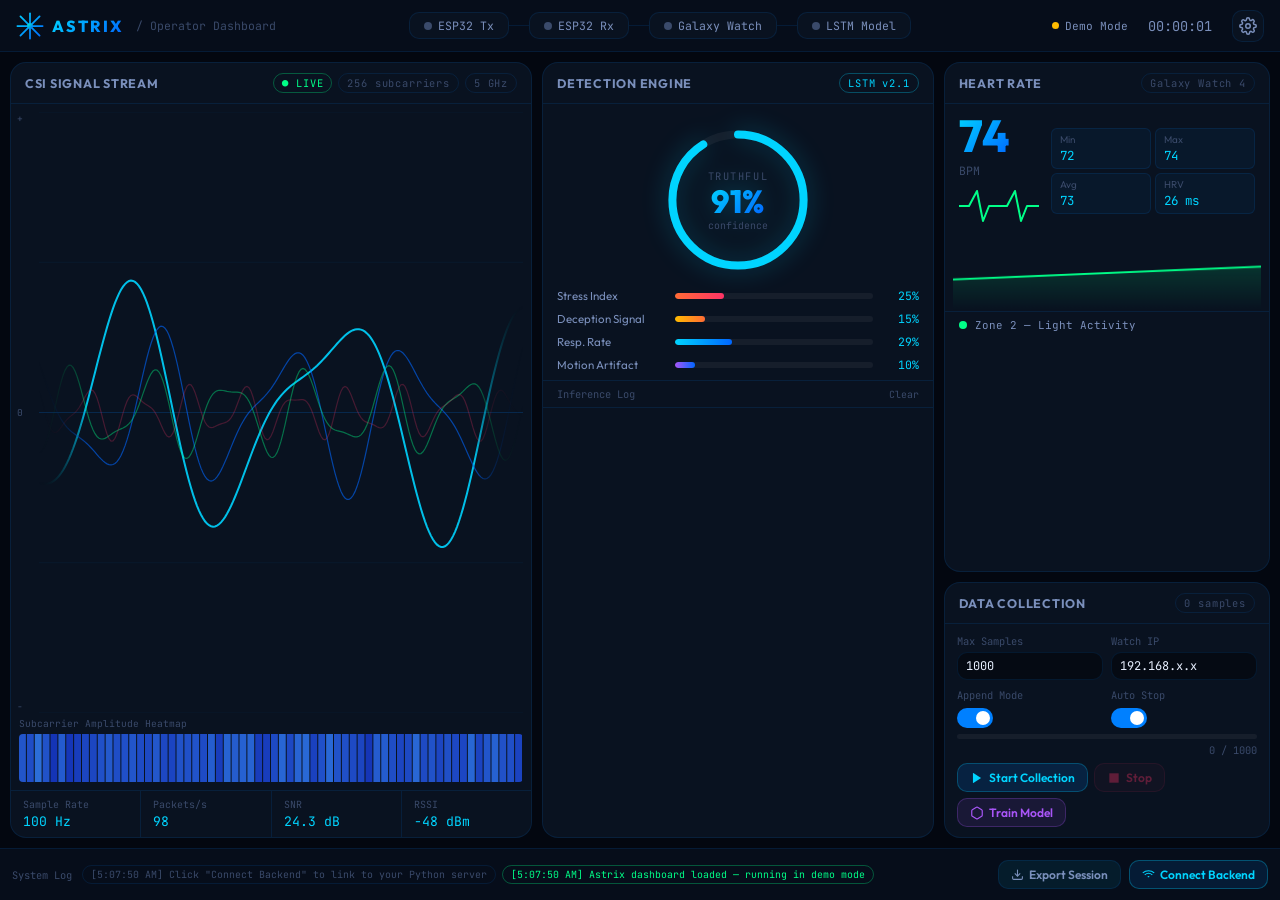
==== dashboard.html @ 8e56f2aa "Add files via upload" ====
<!DOCTYPE html>
<html lang="en">
<head>
  <meta charset="UTF-8" />
  <meta name="viewport" content="width=device-width, initial-scale=1.0" />
  <title>Astrix — CSI Stress / Lie Detector Dashboard</title>
  <link rel="preconnect" href="https://fonts.googleapis.com" />
  <link href="https://fonts.googleapis.com/css2?family=Outfit:wght@300;400;500;600;700;800&family=JetBrains+Mono:wght@400;500;600&display=swap" rel="stylesheet" />
  <link rel="stylesheet" href="dashboard.css" />
</head>
<body>

  <!-- ══════════════════ TOP BAR ══════════════════ -->
  <header class="topbar">
    <div class="topbar-left">
      <div class="logo">
        <svg viewBox="0 0 40 40" fill="none" width="28" height="28">
          <line x1="20" y1="2" x2="20" y2="38" stroke="url(#tl1)" stroke-width="2.5" stroke-linecap="round"/>
          <line x1="2" y1="20" x2="38" y2="20" stroke="url(#tl1)" stroke-width="2.5" stroke-linecap="round"/>
          <line x1="6.34" y1="6.34" x2="33.66" y2="33.66" stroke="url(#tl1)" stroke-width="2.5" stroke-linecap="round"/>
          <line x1="33.66" y1="6.34" x2="6.34" y2="33.66" stroke="url(#tl1)" stroke-width="2.5" stroke-linecap="round"/>
          <circle cx="20" cy="20" r="4" fill="url(#tl2)"/>
          <defs>
            <linearGradient id="tl1" x1="2" y1="2" x2="38" y2="38" gradientUnits="userSpaceOnUse">
              <stop stop-color="#00D4FF"/><stop offset="1" stop-color="#0066FF"/>
            </linearGradient>
            <linearGradient id="tl2" x1="16" y1="16" x2="24" y2="24" gradientUnits="userSpaceOnUse">
              <stop stop-color="#00FFCC"/><stop offset="1" stop-color="#0066FF"/>
            </linearGradient>
          </defs>
        </svg>
        <span class="logo-text">ASTRIX</span>
        <span class="logo-sub">/ Operator Dashboard</span>
      </div>
    </div>

    <div class="topbar-center">
      <!-- System status nodes -->
      <div class="sys-nodes">
        <div class="sys-node" id="node-esp-tx">
          <span class="node-dot" id="dot-esp-tx"></span>
          <span class="node-label">ESP32 Tx</span>
        </div>
        <div class="sys-node-line"></div>
        <div class="sys-node" id="node-esp-rx">
          <span class="node-dot" id="dot-esp-rx"></span>
          <span class="node-label">ESP32 Rx</span>
        </div>
        <div class="sys-node-line"></div>
        <div class="sys-node" id="node-watch">
          <span class="node-dot" id="dot-watch"></span>
          <span class="node-label">Galaxy Watch</span>
        </div>
        <div class="sys-node-line"></div>
        <div class="sys-node" id="node-model">
          <span class="node-dot" id="dot-model"></span>
          <span class="node-label">LSTM Model</span>
        </div>
      </div>
    </div>

    <div class="topbar-right">
      <div class="ws-status" id="ws-status">
        <span class="ws-dot" id="ws-dot"></span>
        <span id="ws-label">Demo Mode</span>
      </div>
      <div class="session-timer">
        <span class="mono" id="session-time">00:00:00</span>
      </div>
      <button class="btn-icon" id="btn-settings" title="Settings">
        <svg width="18" height="18" viewBox="0 0 24 24" fill="none" stroke="currentColor" stroke-width="2"><circle cx="12" cy="12" r="3"/><path d="M19.4 15a1.65 1.65 0 00.33 1.82l.06.06a2 2 0 010 2.83 2 2 0 01-2.83 0l-.06-.06a1.65 1.65 0 00-1.82-.33 1.65 1.65 0 00-1 1.51V21a2 2 0 01-4 0v-.09A1.65 1.65 0 009 19.4a1.65 1.65 0 00-1.82.33l-.06.06a2 2 0 01-2.83-2.83l.06-.06A1.65 1.65 0 004.68 15a1.65 1.65 0 00-1.51-1H3a2 2 0 010-4h.09A1.65 1.65 0 004.6 9a1.65 1.65 0 00-.33-1.82l-.06-.06a2 2 0 012.83-2.83l.06.06A1.65 1.65 0 009 4.68a1.65 1.65 0 001-1.51V3a2 2 0 014 0v.09a1.65 1.65 0 001 1.51 1.65 1.65 0 001.82-.33l.06-.06a2 2 0 012.83 2.83l-.06.06A1.65 1.65 0 0019.4 9a1.65 1.65 0 001.51 1H21a2 2 0 010 4h-.09a1.65 1.65 0 00-1.51 1z"/></svg>
      </button>
    </div>
  </header>

  <!-- ══════════════════ MAIN GRID ══════════════════ -->
  <main class="dashboard-grid">

    <!-- ── COL 1: CSI Signal Panel ── -->
    <section class="panel panel-csi" id="panel-csi">
      <div class="panel-header">
        <span class="panel-title">CSI Signal Stream</span>
        <div class="panel-badges">
          <span class="badge badge-live" id="csi-live-badge">● LIVE</span>
          <span class="badge">256 subcarriers</span>
          <span class="badge">5 GHz</span>
        </div>
      </div>

      <div class="csi-canvas-wrap">
        <canvas id="csi-canvas"></canvas>
        <div class="csi-axis-y">
          <span>+</span><span>0</span><span>−</span>
        </div>
      </div>

      <div class="csi-subcarrier-wrap">
        <div class="sub-label">Subcarrier Amplitude Heatmap</div>
        <canvas id="heatmap-canvas" height="48"></canvas>
      </div>

      <div class="csi-meta">
        <div class="meta-item">
          <span class="meta-k">Sample Rate</span>
          <span class="meta-v mono" id="sample-rate">100 Hz</span>
        </div>
        <div class="meta-item">
          <span class="meta-k">Packets/s</span>
          <span class="meta-v mono" id="pkt-rate">98</span>
        </div>
        <div class="meta-item">
          <span class="meta-k">SNR</span>
          <span class="meta-v mono" id="snr-val">24.3 dB</span>
        </div>
        <div class="meta-item">
          <span class="meta-k">RSSI</span>
          <span class="meta-v mono" id="rssi-val">−48 dBm</span>
        </div>
      </div>
    </section>

    <!-- ── COL 2: Detection Meter ── -->
    <section class="panel panel-detection" id="panel-detection">
      <div class="panel-header">
        <span class="panel-title">Detection Engine</span>
        <span class="badge badge-model">LSTM v2.1</span>
      </div>

      <!-- Big verdict -->
      <div class="verdict-wrap">
        <div class="verdict-ring" id="verdict-ring">
          <svg class="verdict-svg" viewBox="0 0 200 200">
            <circle class="ring-track" cx="100" cy="100" r="82" />
            <circle class="ring-fill" id="ring-fill" cx="100" cy="100" r="82"
              stroke-dasharray="515" stroke-dashoffset="515" />
          </svg>
          <div class="verdict-inner">
            <span class="verdict-label" id="verdict-label">ANALYZING</span>
            <span class="verdict-pct" id="verdict-pct">—</span>
            <span class="verdict-sub">confidence</span>
          </div>
        </div>
      </div>

      <!-- Metric bars -->
      <div class="detection-bars">
        <div class="det-row">
          <span class="det-name">Stress Index</span>
          <div class="det-bar-wrap">
            <div class="det-bar" id="bar-stress">
              <div class="det-fill det-fill--stress" id="fill-stress"></div>
            </div>
          </div>
          <span class="det-val mono" id="val-stress">—</span>
        </div>
        <div class="det-row">
          <span class="det-name">Deception Signal</span>
          <div class="det-bar-wrap">
            <div class="det-bar" id="bar-deception">
              <div class="det-fill det-fill--deception" id="fill-deception"></div>
            </div>
          </div>
          <span class="det-val mono" id="val-deception">—</span>
        </div>
        <div class="det-row">
          <span class="det-name">Resp. Rate</span>
          <div class="det-bar-wrap">
            <div class="det-bar">
              <div class="det-fill det-fill--resp" id="fill-resp"></div>
            </div>
          </div>
          <span class="det-val mono" id="val-resp">—</span>
        </div>
        <div class="det-row">
          <span class="det-name">Motion Artifact</span>
          <div class="det-bar-wrap">
            <div class="det-bar">
              <div class="det-fill det-fill--motion" id="fill-motion"></div>
            </div>
          </div>
          <span class="det-val mono" id="val-motion">—</span>
        </div>
      </div>

      <!-- Inference log -->
      <div class="inference-log" id="inference-log">
        <div class="log-header">
          <span>Inference Log</span>
          <button class="log-clear" id="log-clear">Clear</button>
        </div>
        <div class="log-entries" id="log-entries"></div>
      </div>
    </section>

    <!-- ── COL 3: Right panels ── -->
    <div class="right-col">

      <!-- Heart Rate -->
      <section class="panel panel-hr" id="panel-hr">
        <div class="panel-header">
          <span class="panel-title">Heart Rate</span>
          <span class="badge">Galaxy Watch 4</span>
        </div>
        <div class="hr-display">
          <div class="hr-big">
            <span class="hr-number" id="hr-number">--</span>
            <span class="hr-unit">BPM</span>
            <div class="hr-pulse-anim" id="hr-pulse-anim">
              <svg viewBox="0 0 80 40" width="80" height="40">
                <polyline id="hr-ecg-line" points="0,20 10,20 18,5 24,35 30,20 40,20 48,20 56,5 62,35 68,20 80,20"
                  fill="none" stroke="#00ff88" stroke-width="2" stroke-linecap="round" stroke-linejoin="round"/>
              </svg>
            </div>
          </div>
          <div class="hr-stats">
            <div class="hrstat"><span>Min</span><span class="mono" id="hr-min">--</span></div>
            <div class="hrstat"><span>Max</span><span class="mono" id="hr-max">--</span></div>
            <div class="hrstat"><span>Avg</span><span class="mono" id="hr-avg">--</span></div>
            <div class="hrstat"><span>HRV</span><span class="mono" id="hr-hrv">--</span></div>
          </div>
        </div>
        <canvas id="hr-canvas" height="80"></canvas>
        <div class="hr-zone" id="hr-zone">
          <span class="zone-dot" id="zone-dot"></span>
          <span id="zone-label">Waiting for data...</span>
        </div>
      </section>

      <!-- Data Collection Controls -->
      <section class="panel panel-controls" id="panel-controls">
        <div class="panel-header">
          <span class="panel-title">Data Collection</span>
          <span class="badge mono" id="sample-count">0 samples</span>
        </div>

        <div class="ctrl-grid">
          <div class="ctrl-item">
            <label class="ctrl-label" for="max-samples">Max Samples</label>
            <input class="ctrl-input mono" type="number" id="max-samples" value="1000" min="100" step="100"/>
          </div>
          <div class="ctrl-item">
            <label class="ctrl-label" for="watch-ip">Watch IP</label>
            <input class="ctrl-input mono" type="text" id="watch-ip" value="192.168.x.x" />
          </div>
          <div class="ctrl-item">
            <label class="ctrl-label" for="append-data">Append Mode</label>
            <label class="toggle">
              <input type="checkbox" id="append-data" checked />
              <span class="toggle-slider"></span>
            </label>
          </div>
          <div class="ctrl-item">
            <label class="ctrl-label" for="auto-stop">Auto Stop</label>
            <label class="toggle">
              <input type="checkbox" id="auto-stop" checked />
              <span class="toggle-slider"></span>
            </label>
          </div>
        </div>

        <div class="progress-wrap">
          <div class="progress-bar">
            <div class="progress-fill" id="progress-fill"></div>
          </div>
          <span class="mono progress-label" id="progress-label">0 / 1000</span>
        </div>

        <div class="ctrl-btns">
          <button class="ctrl-btn ctrl-btn--start" id="btn-collect">
            <svg width="14" height="14" viewBox="0 0 24 24" fill="currentColor"><polygon points="5,3 19,12 5,21"/></svg>
            Start Collection
          </button>
          <button class="ctrl-btn ctrl-btn--stop" id="btn-stop" disabled>
            <svg width="14" height="14" viewBox="0 0 24 24" fill="currentColor"><rect x="4" y="4" width="16" height="16"/></svg>
            Stop
          </button>
          <button class="ctrl-btn ctrl-btn--train" id="btn-train">
            <svg width="14" height="14" viewBox="0 0 24 24" fill="none" stroke="currentColor" stroke-width="2"><path d="M21 16V8a2 2 0 00-1-1.73l-7-4a2 2 0 00-2 0l-7 4A2 2 0 003 8v8a2 2 0 001 1.73l7 4a2 2 0 002 0l7-4A2 2 0 0021 16z"/></svg>
            Train Model
          </button>
        </div>

        <!-- Training Progress -->
        <div class="training-wrap" id="training-wrap" style="display:none">
          <div class="train-header">
            <span>Training LSTM Model</span>
            <span class="mono" id="train-epoch">Epoch 0/50</span>
          </div>
          <div class="progress-bar">
            <div class="progress-fill progress-fill--train" id="train-fill"></div>
          </div>
          <div class="train-metrics">
            <span>Loss: <span class="mono accent" id="train-loss">—</span></span>
            <span>Val Loss: <span class="mono accent" id="train-val-loss">—</span></span>
            <span>Acc: <span class="mono accent" id="train-acc">—</span></span>
          </div>
        </div>
      </section>

    </div><!-- /right-col -->

  </main>

  <!-- ══════════════════ BOTTOM EVENT LOG ══════════════════ -->
  <footer class="bottom-bar">
    <div class="event-log" id="event-log">
      <span class="event-log-title">System Log</span>
      <div class="events" id="events"></div>
    </div>
    <div class="bottom-actions">
      <button class="ctrl-btn ctrl-btn--export" id="btn-export">
        <svg width="13" height="13" viewBox="0 0 24 24" fill="none" stroke="currentColor" stroke-width="2"><path d="M21 15v4a2 2 0 01-2 2H5a2 2 0 01-2-2v-4"/><polyline points="7 10 12 15 17 10"/><line x1="12" y1="15" x2="12" y2="3"/></svg>
        Export Session
      </button>
      <button class="ctrl-btn ctrl-btn--ws" id="btn-connect">
        <svg width="13" height="13" viewBox="0 0 24 24" fill="none" stroke="currentColor" stroke-width="2"><path d="M1.42 9a16 16 0 0121.16 0M5 12.55a11 11 0 0114.08 0M10.54 16.1a6 6 0 012.92 0M12 20h.01"/></svg>
        Connect Backend
      </button>
    </div>
  </footer>

  <!-- Settings Modal -->
  <div class="modal-overlay" id="modal-settings" style="display:none">
    <div class="modal">
      <div class="modal-header">
        <h3>Backend Connection</h3>
        <button class="modal-close" id="modal-close">✕</button>
      </div>
      <div class="modal-body">
        <div class="form-group">
          <label>WebSocket URL</label>
          <input class="ctrl-input mono" id="ws-url" value="ws://localhost:8765" />
        </div>
        <div class="form-group">
          <label>Serial Port (ESP32 Rx)</label>
          <input class="ctrl-input mono" id="serial-port" value="/dev/ttyUSB0" />
        </div>
        <div class="form-group">
          <label>Galaxy Watch Port</label>
          <input class="ctrl-input mono" id="watch-port" value="5555" />
        </div>
        <p class="modal-hint">The Python backend should expose a WebSocket server at the URL above. The dashboard will stream CSI + HR data and display LSTM inference results in real time.</p>
      </div>
      <div class="modal-footer">
        <button class="ctrl-btn ctrl-btn--start" id="btn-ws-connect">Connect</button>
        <button class="ctrl-btn ctrl-btn--stop" id="btn-ws-demo">Use Demo Mode</button>
      </div>
    </div>
  </div>

  <script src="dashboard.js"></script>
</body>
</html>
---- dashboard.css ----
/* ====================================================
   ASTRIX — OPERATOR DASHBOARD STYLES
   ==================================================== */

@import url('https://fonts.googleapis.com/css2?family=Outfit:wght@300;400;500;600;700;800&family=JetBrains+Mono:wght@400;500;600&display=swap');

:root {
  --bg-base:      #030710;
  --bg-surface:   #060d1a;
  --bg-card:      #091220;
  --bg-card-2:    #0c1830;
  --bg-input:     rgba(0,0,0,0.4);

  --blue:         #0080ff;
  --cyan:         #00d4ff;
  --cyan-bright:  #00ffee;
  --green:        #00ff88;
  --amber:        #ffbb00;
  --red:          #ff3366;
  --purple:       #a855f7;

  --text-1:       #e8f0ff;
  --text-2:       #7a8fbb;
  --text-3:       #3a4a6a;

  --border:       rgba(0,128,255,0.12);
  --border-hi:    rgba(0,212,255,0.3);

  --grad-main:    linear-gradient(135deg, #00d4ff, #0066ff);
  --grad-stress:  linear-gradient(90deg, #ff6b35, #ff3366);
  --grad-dec:     linear-gradient(90deg, #ffbb00, #ff6b35);
  --grad-resp:    linear-gradient(90deg, #00d4ff, #0066ff);
  --grad-motion:  linear-gradient(90deg, #a855f7, #0066ff);

  --radius:       10px;
  --radius-lg:    16px;
  --font:         'Outfit', sans-serif;
  --mono:         'JetBrains Mono', monospace;
  --nav-h:        52px;
  --bot-h:        52px;
  --trans:        all 0.25s cubic-bezier(.4,0,.2,1);
}

*, *::before, *::after { box-sizing: border-box; margin: 0; padding: 0; }
html, body { height: 100%; overflow: hidden; }
body {
  font-family: var(--font);
  background: var(--bg-base);
  color: var(--text-1);
  font-size: 13px;
  display: flex;
  flex-direction: column;
}

/* ── Utility ── */
.mono { font-family: var(--mono); }
.accent { color: var(--cyan); }

/* ====================================================
   TOP BAR
   ==================================================== */
.topbar {
  height: var(--nav-h);
  background: var(--bg-surface);
  border-bottom: 1px solid var(--border);
  display: flex;
  align-items: center;
  padding: 0 16px;
  gap: 16px;
  flex-shrink: 0;
  z-index: 100;
}
.topbar-left { display: flex; align-items: center; min-width: 220px; }
.topbar-center { flex: 1; display: flex; justify-content: center; }
.topbar-right { display: flex; align-items: center; gap: 12px; min-width: 220px; justify-content: flex-end; }

/* Logo */
.logo { display: flex; align-items: center; gap: 8px; }
.logo-text {
  font-size: 1rem; font-weight: 800; letter-spacing: 0.12em;
  background: var(--grad-main);
  -webkit-background-clip: text; -webkit-text-fill-color: transparent; background-clip: text;
}
.logo-sub { font-size: 0.72rem; color: var(--text-3); font-family: var(--mono); margin-left: 4px; }

/* System nodes */
.sys-nodes { display: flex; align-items: center; gap: 0; }
.sys-node {
  display: flex; align-items: center; gap: 6px;
  padding: 5px 14px;
  background: var(--bg-card);
  border: 1px solid var(--border);
  border-radius: var(--radius);
  font-size: 0.72rem; color: var(--text-2);
  font-family: var(--mono);
}
.sys-node-line { width: 20px; height: 1px; background: var(--border); }
.node-dot {
  width: 8px; height: 8px; border-radius: 50%;
  background: var(--text-3);
  transition: var(--trans);
}
.node-dot.online { background: var(--green); box-shadow: 0 0 8px var(--green); animation: pulse-dot 2s infinite; }
.node-dot.error  { background: var(--red);   box-shadow: 0 0 8px var(--red); }
.node-dot.warn   { background: var(--amber); box-shadow: 0 0 8px var(--amber); }

/* WS status */
.ws-status { display: flex; align-items: center; gap: 6px; font-family: var(--mono); font-size: 0.7rem; color: var(--text-2); }
.ws-dot { width: 7px; height: 7px; border-radius: 50%; background: var(--amber); animation: pulse-dot 2s infinite; }
.ws-dot.connected { background: var(--green); }
.ws-dot.error     { background: var(--red); animation: none; }

.session-timer { font-family: var(--mono); font-size: 0.85rem; color: var(--text-2); padding: 0 8px; }

.btn-icon {
  width: 32px; height: 32px;
  background: var(--bg-card); border: 1px solid var(--border);
  border-radius: var(--radius); color: var(--text-2);
  display: flex; align-items: center; justify-content: center;
  cursor: pointer; transition: var(--trans);
}
.btn-icon:hover { border-color: var(--border-hi); color: var(--cyan); }

/* ====================================================
   MAIN DASHBOARD GRID
   ==================================================== */
.dashboard-grid {
  flex: 1;
  display: grid;
  grid-template-columns: 1.6fr 1.2fr 1fr;
  gap: 10px;
  padding: 10px;
  overflow: hidden;
  min-height: 0;
}

/* ====================================================
   PANELS
   ==================================================== */
.panel {
  background: var(--bg-card);
  border: 1px solid var(--border);
  border-radius: var(--radius-lg);
  display: flex;
  flex-direction: column;
  overflow: hidden;
  min-height: 0;
}
.panel-header {
  display: flex; align-items: center; justify-content: space-between;
  padding: 10px 14px;
  border-bottom: 1px solid var(--border);
  flex-shrink: 0;
  gap: 8px;
}
.panel-title { font-size: 0.78rem; font-weight: 700; letter-spacing: 0.06em; text-transform: uppercase; color: var(--text-2); }
.panel-badges { display: flex; gap: 6px; align-items: center; }

.badge {
  font-family: var(--mono); font-size: 0.65rem; letter-spacing: 0.08em;
  padding: 2px 8px; border-radius: 50px;
  border: 1px solid var(--border); color: var(--text-3);
}
.badge-live { color: var(--green); border-color: rgba(0,255,136,0.3); animation: pulse-dot 2s infinite; }
.badge-model { color: var(--cyan); border-color: rgba(0,212,255,0.3); }

/* ====================================================
   CSI SIGNAL PANEL
   ==================================================== */
.panel-csi { grid-row: 1; }

.csi-canvas-wrap {
  position: relative;
  flex: 1;
  min-height: 0;
  padding: 8px 8px 4px 28px;
  display: flex;
  align-items: stretch;
}
#csi-canvas { width: 100%; height: 100%; display: block; }

.csi-axis-y {
  position: absolute;
  left: 6px; top: 8px; bottom: 4px;
  display: flex; flex-direction: column; justify-content: space-between;
  font-family: var(--mono); font-size: 0.6rem; color: var(--text-3);
}

.csi-subcarrier-wrap {
  padding: 0 8px 8px;
  flex-shrink: 0;
}
.sub-label { font-family: var(--mono); font-size: 0.6rem; color: var(--text-3); margin-bottom: 4px; }
#heatmap-canvas { width: 100%; height: 48px; display: block; border-radius: 4px; }

.csi-meta {
  display: flex; gap: 0;
  border-top: 1px solid var(--border);
  flex-shrink: 0;
}
.meta-item {
  flex: 1; padding: 7px 12px;
  border-right: 1px solid var(--border);
  display: flex; flex-direction: column; gap: 2px;
}
.meta-item:last-child { border-right: none; }
.meta-k { font-size: 0.62rem; color: var(--text-3); font-family: var(--mono); }
.meta-v { font-size: 0.82rem; color: var(--cyan); }

/* ====================================================
   DETECTION PANEL
   ==================================================== */
.panel-detection { grid-row: 1; }

/* Verdict ring */
.verdict-wrap {
  display: flex; justify-content: center; align-items: center;
  padding: 16px 0 8px;
  flex-shrink: 0;
}
.verdict-ring {
  position: relative;
  width: 160px; height: 160px;
  flex-shrink: 0;
}
.verdict-svg { width: 100%; height: 100%; transform: rotate(-90deg); }
.ring-track { fill: none; stroke: rgba(255,255,255,0.05); stroke-width: 10; }
.ring-fill {
  fill: none; stroke: #00d4ff; stroke-width: 10;
  stroke-linecap: round;
  transition: stroke-dashoffset 0.6s ease, stroke 0.4s ease;
}
.verdict-inner {
  position: absolute; inset: 0;
  display: flex; flex-direction: column;
  align-items: center; justify-content: center;
  gap: 2px;
}
.verdict-label {
  font-family: var(--mono); font-size: 0.65rem;
  letter-spacing: 0.15em; color: var(--text-3); text-transform: uppercase;
}
.verdict-pct {
  font-size: 2rem; font-weight: 800;
  background: var(--grad-main);
  -webkit-background-clip: text; -webkit-text-fill-color: transparent; background-clip: text;
  line-height: 1;
}
.verdict-sub { font-family: var(--mono); font-size: 0.62rem; color: var(--text-3); }

/* Detection bars */
.detection-bars {
  padding: 0 14px 8px;
  display: flex; flex-direction: column; gap: 8px;
  flex-shrink: 0;
}
.det-row { display: flex; align-items: center; gap: 8px; }
.det-name { font-size: 0.72rem; color: var(--text-2); width: 110px; flex-shrink: 0; }
.det-bar-wrap { flex: 1; }
.det-bar { height: 6px; background: rgba(255,255,255,0.05); border-radius: 6px; overflow: hidden; }
.det-fill { height: 100%; border-radius: 6px; transition: width 0.8s ease; width: 0%; }
.det-fill--stress    { background: var(--grad-stress); }
.det-fill--deception { background: var(--grad-dec); }
.det-fill--resp      { background: var(--grad-resp); }
.det-fill--motion    { background: var(--grad-motion); }
.det-val { font-size: 0.72rem; color: var(--cyan); width: 38px; text-align: right; flex-shrink: 0; }

/* Inference log */
.inference-log {
  flex: 1; min-height: 0;
  display: flex; flex-direction: column;
  border-top: 1px solid var(--border);
  overflow: hidden;
}
.log-header {
  display: flex; justify-content: space-between; align-items: center;
  padding: 6px 14px;
  font-family: var(--mono); font-size: 0.65rem; color: var(--text-3);
  border-bottom: 1px solid var(--border);
  flex-shrink: 0;
}
.log-clear {
  background: none; border: none; color: var(--text-3); cursor: pointer;
  font-size: 0.62rem; font-family: var(--mono);
  transition: var(--trans);
}
.log-clear:hover { color: var(--cyan); }
.log-entries {
  flex: 1; overflow-y: auto; padding: 6px 14px;
  display: flex; flex-direction: column; gap: 3px;
}
.log-entry {
  font-family: var(--mono); font-size: 0.65rem;
  padding: 3px 6px; border-radius: 4px;
  border-left: 2px solid transparent;
  display: flex; gap: 8px;
}
.log-entry--truth   { border-color: var(--green); color: var(--green); background: rgba(0,255,136,0.05); }
.log-entry--stress  { border-color: var(--amber); color: var(--amber); background: rgba(255,187,0,0.05); }
.log-entry--lie     { border-color: var(--red); color: var(--red); background: rgba(255,51,102,0.05); }
.log-entry--info    { border-color: var(--cyan); color: var(--text-2); }
.log-ts { color: var(--text-3); flex-shrink: 0; }

/* ====================================================
   RIGHT COLUMN
   ==================================================== */
.right-col {
  display: flex; flex-direction: column; gap: 10px;
  overflow: hidden; min-height: 0;
}

/* Heart Rate */
.panel-hr { flex: 1; min-height: 0; }
.hr-display {
  display: flex; align-items: center; gap: 12px;
  padding: 10px 14px 6px;
  flex-shrink: 0;
}
.hr-big { display: flex; align-items: baseline; gap: 4px; flex-direction: column; }
.hr-number {
  font-size: 2.8rem; font-weight: 800; line-height: 1;
  background: var(--grad-main);
  -webkit-background-clip: text; -webkit-text-fill-color: transparent; background-clip: text;
}
.hr-unit { font-family: var(--mono); font-size: 0.72rem; color: var(--text-3); }
.hr-pulse-anim { margin-top: 4px; }
.hr-stats {
  flex: 1; display: grid; grid-template-columns: 1fr 1fr;
  gap: 4px;
}
.hrstat {
  display: flex; flex-direction: column; gap: 1px;
  padding: 4px 8px;
  background: rgba(0,128,255,0.05);
  border: 1px solid var(--border);
  border-radius: 6px;
  font-size: 0.62rem; color: var(--text-3);
}
.hrstat .mono { font-size: 0.78rem; color: var(--cyan); }

#hr-canvas { width: 100%; display: block; padding: 0 8px; flex-shrink: 0; }

.hr-zone {
  display: flex; align-items: center; gap: 8px;
  padding: 6px 14px;
  border-top: 1px solid var(--border);
  font-family: var(--mono); font-size: 0.68rem; color: var(--text-2);
  flex-shrink: 0;
}
.zone-dot { width: 8px; height: 8px; border-radius: 50%; background: var(--text-3); flex-shrink: 0; }

/* Controls */
.panel-controls { flex-shrink: 0; }

.ctrl-grid {
  display: grid; grid-template-columns: 1fr 1fr;
  gap: 8px; padding: 10px 12px 6px;
}
.ctrl-item { display: flex; flex-direction: column; gap: 4px; }
.ctrl-label { font-size: 0.65rem; color: var(--text-3); font-family: var(--mono); }
.ctrl-input {
  background: var(--bg-input);
  border: 1px solid var(--border);
  border-radius: var(--radius);
  color: var(--text-1); font-family: var(--mono); font-size: 0.75rem;
  padding: 5px 8px; outline: none; transition: var(--trans); width: 100%;
}
.ctrl-input:focus { border-color: var(--border-hi); }

/* Toggle */
.toggle { position: relative; display: inline-flex; align-items: center; cursor: pointer; margin-top: 2px; }
.toggle input { opacity: 0; width: 0; height: 0; }
.toggle-slider {
  width: 36px; height: 20px;
  background: var(--text-3); border-radius: 20px;
  transition: var(--trans); position: relative;
}
.toggle-slider::before {
  content: ''; position: absolute;
  width: 14px; height: 14px; border-radius: 50%;
  background: #fff; left: 3px; top: 3px;
  transition: var(--trans);
}
.toggle input:checked + .toggle-slider { background: var(--blue); }
.toggle input:checked + .toggle-slider::before { transform: translateX(16px); }

/* Progress */
.progress-wrap {
  padding: 0 12px 6px;
  display: flex; flex-direction: column; gap: 4px;
  flex-shrink: 0;
}
.progress-bar { height: 5px; background: rgba(255,255,255,0.05); border-radius: 5px; overflow: hidden; }
.progress-fill { height: 100%; width: 0%; background: var(--grad-main); border-radius: 5px; transition: width 0.4s ease; }
.progress-fill--train { background: linear-gradient(90deg, var(--purple), var(--blue)); }
.progress-label { font-family: var(--mono); font-size: 0.65rem; color: var(--text-3); text-align: right; }

/* Buttons */
.ctrl-btns {
  display: flex; gap: 6px; padding: 0 12px 10px;
  flex-wrap: wrap;
}
.ctrl-btn {
  display: inline-flex; align-items: center; gap: 5px;
  padding: 6px 12px; border-radius: var(--radius);
  font-family: var(--font); font-size: 0.75rem; font-weight: 600;
  border: none; cursor: pointer; transition: var(--trans);
  white-space: nowrap;
}
.ctrl-btn--start { background: rgba(0,128,255,0.15); color: var(--cyan); border: 1px solid rgba(0,212,255,0.25); }
.ctrl-btn--start:hover:not(:disabled) { background: rgba(0,128,255,0.3); }
.ctrl-btn--stop  { background: rgba(255,51,102,0.1); color: var(--red); border: 1px solid rgba(255,51,102,0.25); }
.ctrl-btn--stop:hover:not(:disabled) { background: rgba(255,51,102,0.2); }
.ctrl-btn--train { background: rgba(168,85,247,0.1); color: var(--purple); border: 1px solid rgba(168,85,247,0.25); }
.ctrl-btn--train:hover:not(:disabled) { background: rgba(168,85,247,0.2); }
.ctrl-btn--export { background: rgba(0,212,255,0.08); color: var(--text-2); border: 1px solid var(--border); }
.ctrl-btn--ws    { background: rgba(0,128,255,0.12); color: var(--cyan); border: 1px solid var(--border-hi); }
.ctrl-btn:disabled { opacity: 0.35; cursor: not-allowed; }

/* Training */
.training-wrap { padding: 0 12px 10px; }
.train-header { display: flex; justify-content: space-between; font-size: 0.7rem; color: var(--text-2); margin-bottom: 5px; font-family: var(--mono); }
.train-metrics { display: flex; gap: 12px; font-size: 0.65rem; color: var(--text-3); font-family: var(--mono); margin-top: 4px; }

/* ====================================================
   BOTTOM BAR
   ==================================================== */
.bottom-bar {
  height: var(--bot-h);
  background: var(--bg-surface);
  border-top: 1px solid var(--border);
  display: flex; align-items: center;
  padding: 0 12px;
  gap: 12px;
  flex-shrink: 0;
}
.event-log { flex: 1; display: flex; align-items: center; gap: 10px; min-width: 0; overflow: hidden; }
.event-log-title { font-family: var(--mono); font-size: 0.65rem; color: var(--text-3); flex-shrink: 0; }
.events { display: flex; gap: 6px; align-items: center; overflow: hidden; min-width: 0; }
.event-chip {
  font-family: var(--mono); font-size: 0.62rem; padding: 2px 8px;
  border-radius: 50px; white-space: nowrap;
  border: 1px solid var(--border); color: var(--text-3);
  animation: slideIn 0.3s ease;
}
.event-chip--ok   { color: var(--green); border-color: rgba(0,255,136,0.3); }
.event-chip--warn { color: var(--amber); border-color: rgba(255,187,0,0.3); }
.event-chip--err  { color: var(--red);   border-color: rgba(255,51,102,0.3); }
.bottom-actions { display: flex; gap: 8px; flex-shrink: 0; }

/* ====================================================
   MODAL
   ==================================================== */
.modal-overlay {
  position: fixed; inset: 0;
  background: rgba(0,0,0,0.7);
  backdrop-filter: blur(8px);
  display: flex; align-items: center; justify-content: center;
  z-index: 999;
}
.modal {
  background: var(--bg-card-2);
  border: 1px solid var(--border-hi);
  border-radius: var(--radius-lg);
  width: 420px; max-width: 95vw;
  box-shadow: 0 20px 60px rgba(0,0,0,0.5);
  animation: fadeUp 0.25s ease;
}
.modal-header {
  display: flex; justify-content: space-between; align-items: center;
  padding: 16px 20px; border-bottom: 1px solid var(--border);
}
.modal-header h3 { font-size: 0.95rem; font-weight: 700; }
.modal-close { background: none; border: none; color: var(--text-2); cursor: pointer; font-size: 1rem; }
.modal-body { padding: 20px; display: flex; flex-direction: column; gap: 14px; }
.form-group { display: flex; flex-direction: column; gap: 5px; }
.form-group label { font-size: 0.72rem; color: var(--text-2); font-family: var(--mono); }
.modal-hint { font-size: 0.75rem; color: var(--text-3); line-height: 1.6; }
.modal-footer { padding: 16px 20px; border-top: 1px solid var(--border); display: flex; gap: 10px; }

/* ====================================================
   SCROLLBAR
   ==================================================== */
::-webkit-scrollbar { width: 4px; height: 4px; }
::-webkit-scrollbar-track { background: transparent; }
::-webkit-scrollbar-thumb { background: var(--text-3); border-radius: 4px; }
::-webkit-scrollbar-thumb:hover { background: var(--text-2); }

/* ====================================================
   ANIMATIONS
   ==================================================== */
@keyframes pulse-dot {
  0%,100% { opacity: 1; }
  50%      { opacity: 0.4; }
}
@keyframes slideIn {
  from { opacity: 0; transform: translateX(-10px); }
  to   { opacity: 1; transform: translateX(0); }
}
@keyframes fadeUp {
  from { opacity: 0; transform: translateY(12px); }
  to   { opacity: 1; transform: translateY(0); }
}

/* ====================================================
   RESPONSIVE (tablet fallback)
   ==================================================== */
@media (max-width: 1100px) {
  .dashboard-grid { grid-template-columns: 1fr 1fr; grid-template-rows: 1fr 1fr; }
  .panel-csi { grid-column: 1 / 3; }
  .right-col { grid-column: 1 / 3; flex-direction: row; }
  body { overflow: auto; }
  html, body { height: auto; }
}
@media (max-width: 700px) {
  .dashboard-grid { grid-template-columns: 1fr; }
  .panel-csi { grid-column: 1; }
  .right-col { grid-column: 1; flex-direction: column; }
  .sys-nodes { display: none; }
}
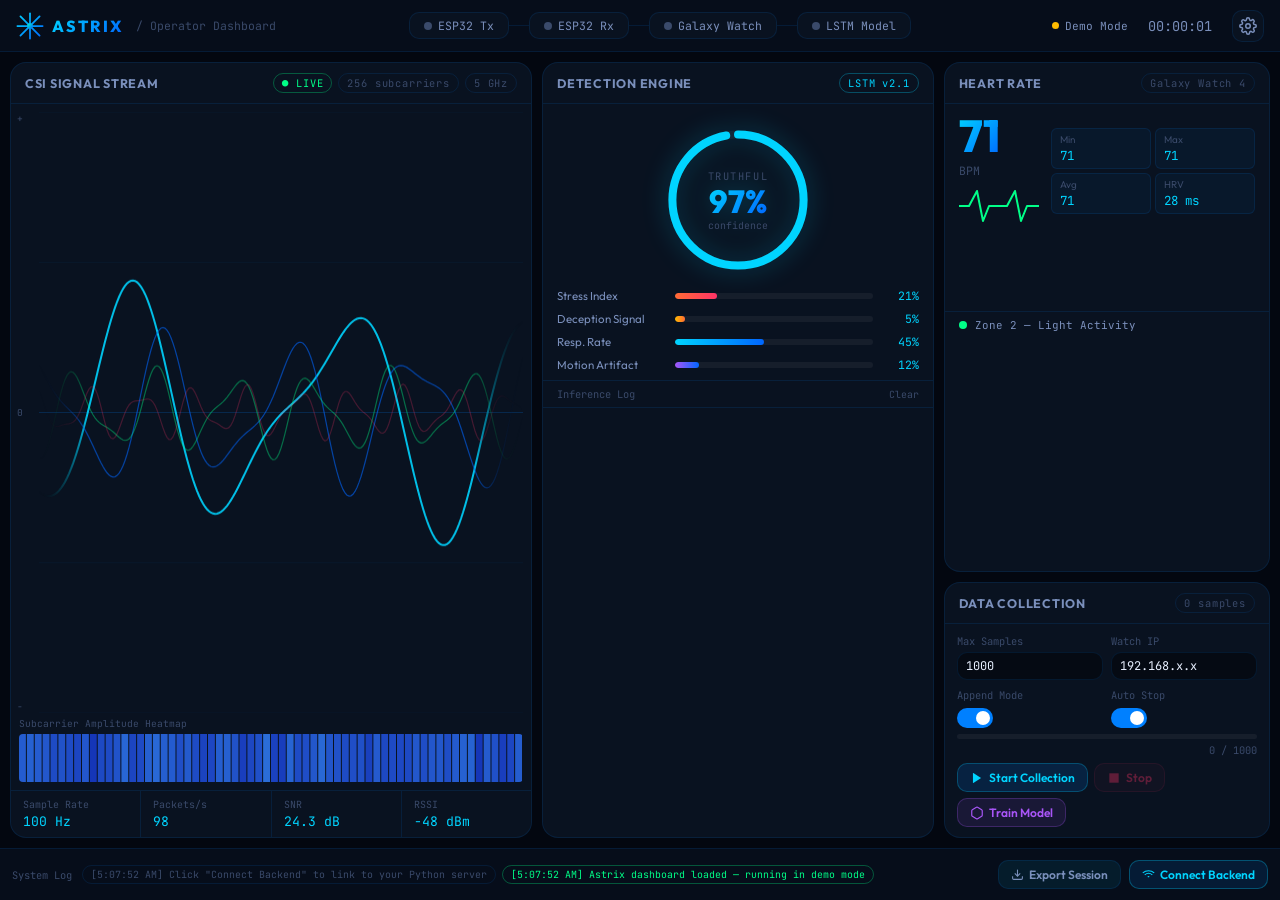
==== commit 8ebc0c2c: "Add files via upload" ====
--- a/dashboard.html
+++ b/dashboard.html
@@ -4,9 +4,12 @@
   <meta charset="UTF-8" />
   <meta name="viewport" content="width=device-width, initial-scale=1.0" />
   <title>Astrix — CSI Stress / Lie Detector Dashboard</title>
+  <meta name="description" content="Astrix real-time operator dashboard for CSI Wi-Fi based stress and lie detection." />
   <link rel="preconnect" href="https://fonts.googleapis.com" />
+  <link rel="preconnect" href="https://fonts.gstatic.com" crossorigin />
   <link href="https://fonts.googleapis.com/css2?family=Outfit:wght@300;400;500;600;700;800&family=JetBrains+Mono:wght@400;500;600&display=swap" rel="stylesheet" />
   <link rel="stylesheet" href="dashboard.css" />
+  <link rel="icon" type="image/svg+xml" href="data:image/svg+xml,<svg xmlns='http://www.w3.org/2000/svg' viewBox='0 0 100 100'><text y='.9em' font-size='90'>📡</text></svg>" />
 </head>
 <body>
 
--- a/dashboard.css
+++ b/dashboard.css
@@ -1,8 +1,6 @@
 /* ====================================================
    ASTRIX — OPERATOR DASHBOARD STYLES
    ==================================================== */
-
-@import url('https://fonts.googleapis.com/css2?family=Outfit:wght@300;400;500;600;700;800&family=JetBrains+Mono:wght@400;500;600&display=swap');
 
 :root {
   --bg-base:      #030710;
